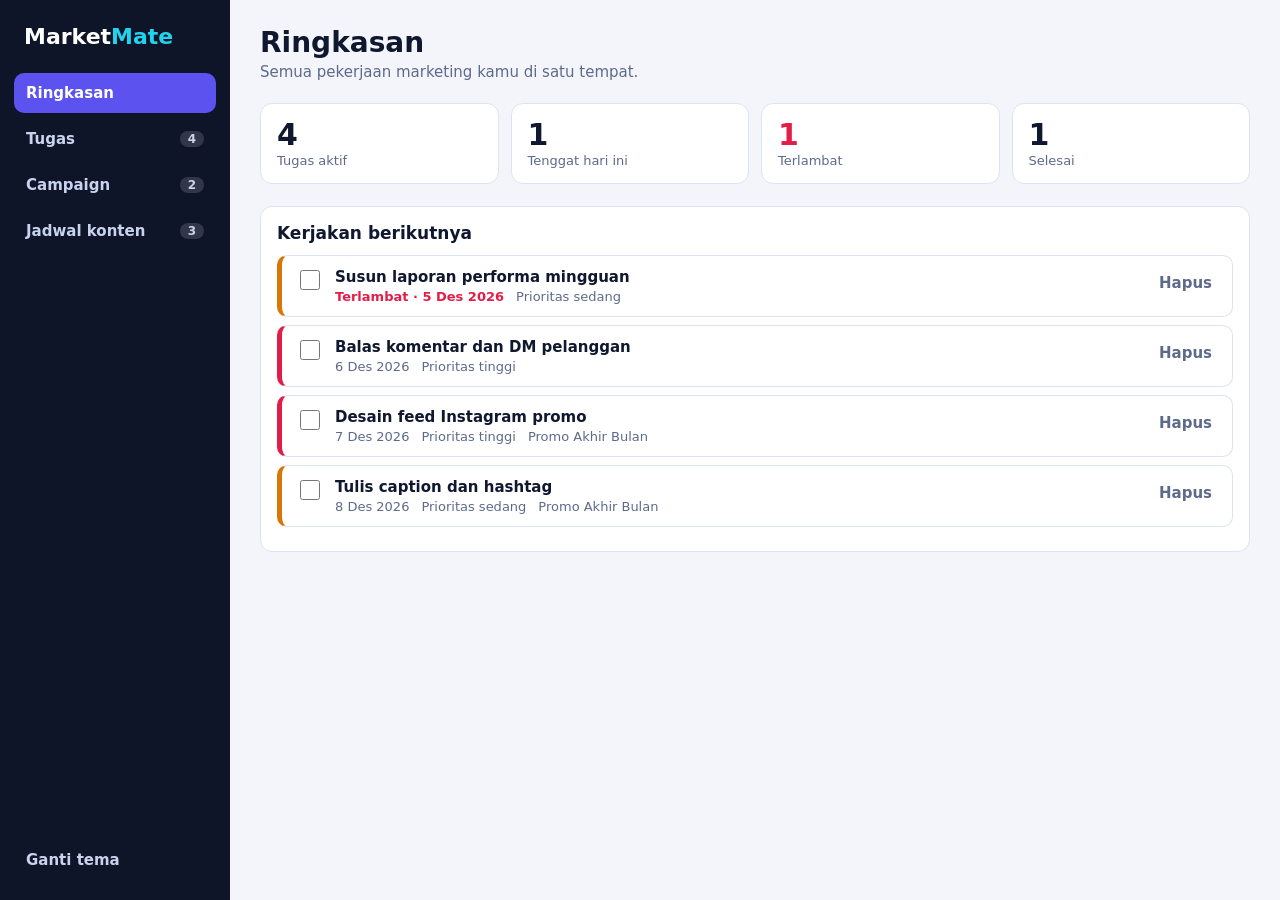
==== MarketMate code/index.html @ ade10c5e "Add files via upload" ====
<!DOCTYPE html>
<html lang="id">
<head>
<meta charset="UTF-8">
<meta name="viewport" content="width=device-width, initial-scale=1, viewport-fit=cover">
<title>MarketMate — Marketing To-Do List</title>
<link rel="stylesheet" href="style.css">
</head>
<body>
<div class="app">
<nav class="side" aria-label="Menu utama">
  <div class="logo">Market<span>Mate</span></div>
  <button class="nav" data-v="home">Ringkasan</button>
  <button class="nav" data-v="tasks">Tugas <small id="cTasks">0</small></button>
  <button class="nav" data-v="camp">Campaign <small id="cCamp">0</small></button>
  <button class="nav" data-v="cal">Jadwal konten <small id="cCal">0</small></button>
  <div class="grow"></div>
  <button class="nav" id="theme">Ganti tema</button>
</nav>
<main class="main" id="main"></main>
</div>
<script src="script.js"></script>
</body>
</html>
---- MarketMate code/style.css ----
:root{--bg:#f3f5fb;--panel:#fff;--side:#0e1529;--side-t:#c9d3ee;--text:#101830;--muted:#5d6a8a;--line:#dde3f2;--accent:#5b52f0;--accent2:#0891b2;--hi:#e11d48;--mid:#d97706;--lo:#059669;--ok:#059669;
box-sizing:border-box;padding-top:env(safe-area-inset-top,0px);padding-bottom:env(safe-area-inset-bottom,0px)}
@media(prefers-color-scheme:dark){:root:not([data-theme="light"]){--bg:#0b1020;--panel:#141d38;--text:#f4f6ff;--muted:#9fadd0;--line:#26345b;--accent:#7c74ff;--accent2:#22d3ee;--hi:#fb7185;--mid:#fbbf24;--lo:#34d399}}
:root[data-theme="dark"]{--bg:#0b1020;--panel:#141d38;--text:#f4f6ff;--muted:#9fadd0;--line:#26345b;--accent:#7c74ff;--accent2:#22d3ee;--hi:#fb7185;--mid:#fbbf24;--lo:#34d399}
*{box-sizing:border-box}
html,body{height:100%}
body{margin:0;background:var(--bg);color:var(--text);font-family:Inter,system-ui,-apple-system,"Segoe UI",sans-serif;font-size:15px}
.app{display:grid;grid-template-columns:230px 1fr;height:100%}
.side{background:var(--side);color:var(--side-t);padding:20px 14px;display:flex;flex-direction:column;gap:6px}
.logo{font-weight:900;font-size:22px;color:#fff;padding:4px 10px 18px}.logo span{color:#22d3ee}
.nav{all:unset;box-sizing:border-box;display:flex;justify-content:space-between;align-items:center;padding:11px 12px;border-radius:10px;cursor:pointer;font-weight:600}
.nav:hover{background:#ffffff14}.nav[aria-current="page"]{background:#5b52f0;color:#fff}
.nav:focus-visible,button:focus-visible,input:focus-visible,select:focus-visible,textarea:focus-visible{outline:2px solid var(--accent2);outline-offset:2px}
.nav small{background:#ffffff26;border-radius:99px;padding:1px 8px;font-size:12px}
.side .grow{flex:1}
.main{overflow:auto;padding:26px 30px 60px;min-width:0}
h1{margin:0 0 4px;font-size:28px}.sub{color:var(--muted);margin:0 0 22px}
h2{font-size:17px;margin:0 0 12px}
.stats{display:grid;grid-template-columns:repeat(auto-fit,minmax(150px,1fr));gap:12px;margin-bottom:22px}
.stat{background:var(--panel);border:1px solid var(--line);border-radius:12px;padding:14px 16px}
.stat b{display:block;font-size:30px;line-height:1.1}.stat span{color:var(--muted);font-size:13px}
.stat.warn b{color:var(--hi)}
.box{background:var(--panel);border:1px solid var(--line);border-radius:12px;padding:16px;margin-bottom:18px}
.row{display:flex;gap:8px;flex-wrap:wrap;align-items:center}
input,select,textarea{font:inherit;color:var(--text);background:var(--bg);border:1px solid var(--line);border-radius:8px;padding:9px 10px;min-width:0}
input[type=text]{flex:1 1 200px}
.btn{font:inherit;font-weight:700;border:1px solid var(--line);background:var(--panel);color:var(--text);padding:9px 14px;border-radius:8px;cursor:pointer}
.btn.p{background:var(--accent);border-color:var(--accent);color:#fff}
.btn.g{border:0;background:none;color:var(--muted);padding:6px 8px}.btn.g:hover{color:var(--hi)}
.tabs{display:flex;gap:6px;margin-bottom:14px;flex-wrap:wrap}
.tabs .btn[aria-pressed="true"]{background:var(--accent);border-color:var(--accent);color:#fff}
.task{display:flex;gap:12px;align-items:flex-start;padding:12px 12px 12px 14px;border:1px solid var(--line);border-left:5px solid var(--lo);border-radius:10px;background:var(--panel);margin-bottom:8px}
.task.tinggi{border-left-color:var(--hi)}.task.sedang{border-left-color:var(--mid)}
.task input[type=checkbox]{width:20px;height:20px;margin-top:2px;accent-color:var(--accent)}
.task .t{flex:1;min-width:0}.task .t b{overflow-wrap:anywhere}
.task.done .t b{text-decoration:line-through;color:var(--muted)}
.meta{font-size:13px;color:var(--muted);margin-top:3px;display:flex;gap:12px;flex-wrap:wrap}
.late{color:var(--hi);font-weight:700}
.empty{color:var(--muted);padding:22px;text-align:center;border:1px dashed var(--line);border-radius:10px}
.cgrid{display:grid;grid-template-columns:repeat(auto-fill,minmax(260px,1fr));gap:14px}
.bar{height:8px;background:var(--line);border-radius:99px;overflow:hidden;margin:10px 0 6px}
.bar i{display:block;height:100%;background:var(--accent2)}
.tag{display:inline-block;font-size:12px;font-weight:700;padding:2px 9px;border-radius:99px;background:var(--line)}
.day{margin-bottom:16px}.day h3{margin:0 0 8px;font-size:14px;color:var(--accent2)}
.idea{display:flex;gap:10px;align-items:center;padding:10px 12px;background:var(--panel);border:1px solid var(--line);border-radius:10px;margin-bottom:6px}
.idea .t{flex:1}
@media(max-width:760px){.app{grid-template-columns:1fr;grid-template-rows:auto 1fr}.side{flex-direction:row;overflow-x:auto;padding:8px;align-items:center}.logo{padding:0 10px;font-size:18px}.side .grow{display:none}.nav{white-space:nowrap}.main{padding:18px 14px 60px}}
@media(prefers-reduced-motion:no-preference){.bar i{transition:width .3s}}
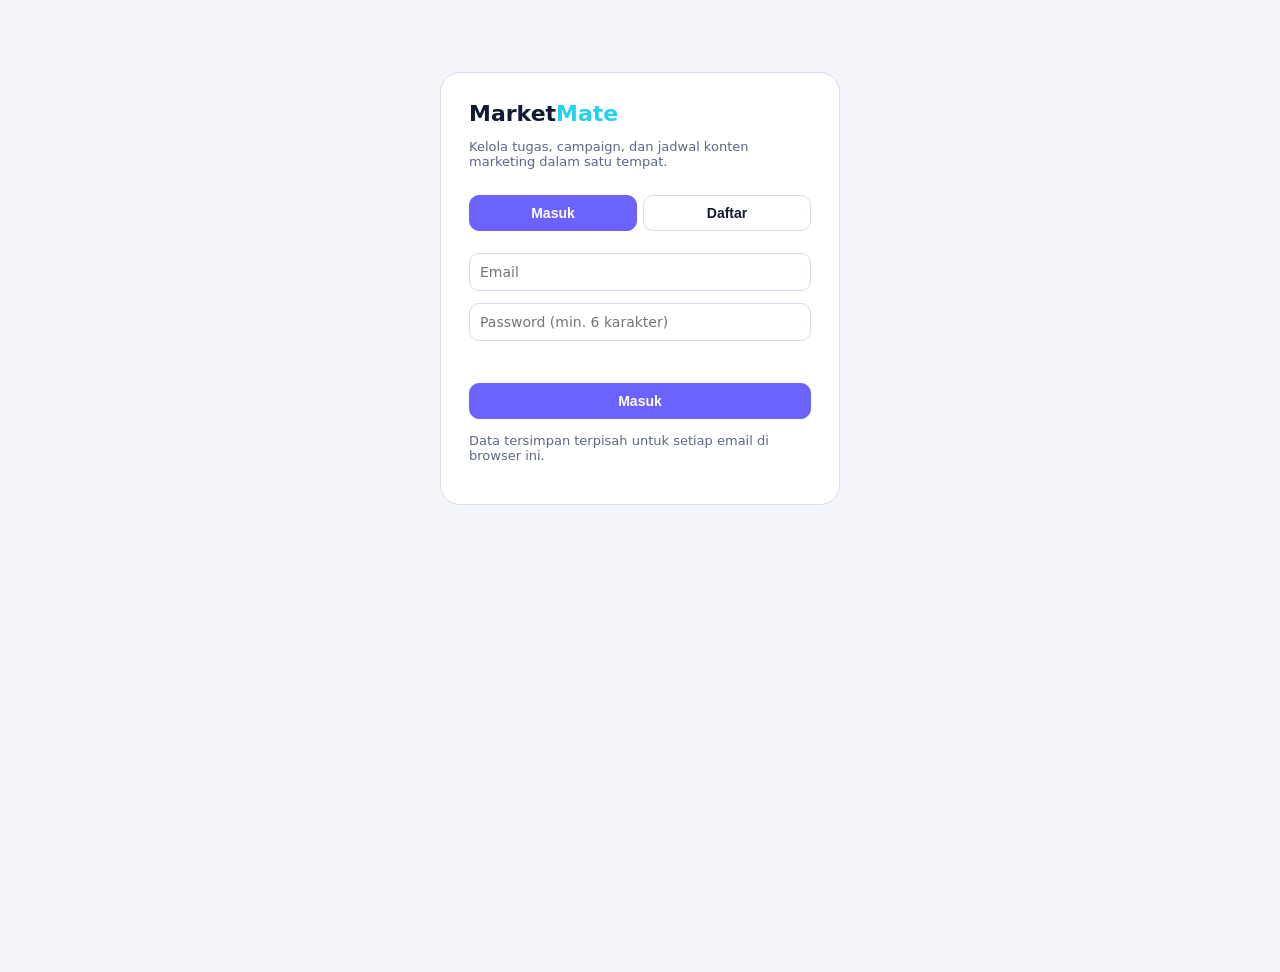
==== commit 12709d1c: "Add files via upload" ====
--- a/MarketMate code/index.html
+++ b/MarketMate code/index.html
@@ -7,18 +7,7 @@
 <link rel="stylesheet" href="style.css">
 </head>
 <body>
-<div class="app">
-<nav class="side" aria-label="Menu utama">
-  <div class="logo">Market<span>Mate</span></div>
-  <button class="nav" data-v="home">Ringkasan</button>
-  <button class="nav" data-v="tasks">Tugas <small id="cTasks">0</small></button>
-  <button class="nav" data-v="camp">Campaign <small id="cCamp">0</small></button>
-  <button class="nav" data-v="cal">Jadwal konten <small id="cCal">0</small></button>
-  <div class="grow"></div>
-  <button class="nav" id="theme">Ganti tema</button>
-</nav>
-<main class="main" id="main"></main>
-</div>
-<script src="script.js"></script>
+<div id="root"></div>
+<script src="app.js"></script>
 </body>
 </html>
--- a/MarketMate code/style.css
+++ b/MarketMate code/style.css
@@ -1,48 +1,30 @@
-:root{--bg:#f3f5fb;--panel:#fff;--side:#0e1529;--side-t:#c9d3ee;--text:#101830;--muted:#5d6a8a;--line:#dde3f2;--accent:#5b52f0;--accent2:#0891b2;--hi:#e11d48;--mid:#d97706;--lo:#059669;--ok:#059669;
-box-sizing:border-box;padding-top:env(safe-area-inset-top,0px);padding-bottom:env(safe-area-inset-bottom,0px)}
-@media(prefers-color-scheme:dark){:root:not([data-theme="light"]){--bg:#0b1020;--panel:#141d38;--text:#f4f6ff;--muted:#9fadd0;--line:#26345b;--accent:#7c74ff;--accent2:#22d3ee;--hi:#fb7185;--mid:#fbbf24;--lo:#34d399}}
-:root[data-theme="dark"]{--bg:#0b1020;--panel:#141d38;--text:#f4f6ff;--muted:#9fadd0;--line:#26345b;--accent:#7c74ff;--accent2:#22d3ee;--hi:#fb7185;--mid:#fbbf24;--lo:#34d399}
+:root{--bg:#0b1020;--panel:#121a30;--card:#18233f;--text:#f7f9ff;--muted:#aab6d3;--accent:#6c63ff;--accent2:#22d3ee;--line:#2a385d;--danger:#fb7185;--ok:#34d399;--warn:#fbbf24;box-sizing:border-box;padding-top:env(safe-area-inset-top,0px);padding-bottom:env(safe-area-inset-bottom,0px)}
+@media(prefers-color-scheme:light){:root:not([data-theme="dark"]){--bg:#f3f5fb;--panel:#fff;--card:#fff;--text:#111a31;--muted:#5b6785;--line:#d5dbeb}}
 *{box-sizing:border-box}
-html,body{height:100%}
-body{margin:0;background:var(--bg);color:var(--text);font-family:Inter,system-ui,-apple-system,"Segoe UI",sans-serif;font-size:15px}
-.app{display:grid;grid-template-columns:230px 1fr;height:100%}
-.side{background:var(--side);color:var(--side-t);padding:20px 14px;display:flex;flex-direction:column;gap:6px}
-.logo{font-weight:900;font-size:22px;color:#fff;padding:4px 10px 18px}.logo span{color:#22d3ee}
-.nav{all:unset;box-sizing:border-box;display:flex;justify-content:space-between;align-items:center;padding:11px 12px;border-radius:10px;cursor:pointer;font-weight:600}
-.nav:hover{background:#ffffff14}.nav[aria-current="page"]{background:#5b52f0;color:#fff}
-.nav:focus-visible,button:focus-visible,input:focus-visible,select:focus-visible,textarea:focus-visible{outline:2px solid var(--accent2);outline-offset:2px}
-.nav small{background:#ffffff26;border-radius:99px;padding:1px 8px;font-size:12px}
-.side .grow{flex:1}
-.main{overflow:auto;padding:26px 30px 60px;min-width:0}
-h1{margin:0 0 4px;font-size:28px}.sub{color:var(--muted);margin:0 0 22px}
-h2{font-size:17px;margin:0 0 12px}
-.stats{display:grid;grid-template-columns:repeat(auto-fit,minmax(150px,1fr));gap:12px;margin-bottom:22px}
-.stat{background:var(--panel);border:1px solid var(--line);border-radius:12px;padding:14px 16px}
-.stat b{display:block;font-size:30px;line-height:1.1}.stat span{color:var(--muted);font-size:13px}
-.stat.warn b{color:var(--hi)}
-.box{background:var(--panel);border:1px solid var(--line);border-radius:12px;padding:16px;margin-bottom:18px}
-.row{display:flex;gap:8px;flex-wrap:wrap;align-items:center}
-input,select,textarea{font:inherit;color:var(--text);background:var(--bg);border:1px solid var(--line);border-radius:8px;padding:9px 10px;min-width:0}
-input[type=text]{flex:1 1 200px}
-.btn{font:inherit;font-weight:700;border:1px solid var(--line);background:var(--panel);color:var(--text);padding:9px 14px;border-radius:8px;cursor:pointer}
-.btn.p{background:var(--accent);border-color:var(--accent);color:#fff}
-.btn.g{border:0;background:none;color:var(--muted);padding:6px 8px}.btn.g:hover{color:var(--hi)}
-.tabs{display:flex;gap:6px;margin-bottom:14px;flex-wrap:wrap}
-.tabs .btn[aria-pressed="true"]{background:var(--accent);border-color:var(--accent);color:#fff}
-.task{display:flex;gap:12px;align-items:flex-start;padding:12px 12px 12px 14px;border:1px solid var(--line);border-left:5px solid var(--lo);border-radius:10px;background:var(--panel);margin-bottom:8px}
-.task.tinggi{border-left-color:var(--hi)}.task.sedang{border-left-color:var(--mid)}
-.task input[type=checkbox]{width:20px;height:20px;margin-top:2px;accent-color:var(--accent)}
-.task .t{flex:1;min-width:0}.task .t b{overflow-wrap:anywhere}
-.task.done .t b{text-decoration:line-through;color:var(--muted)}
-.meta{font-size:13px;color:var(--muted);margin-top:3px;display:flex;gap:12px;flex-wrap:wrap}
-.late{color:var(--hi);font-weight:700}
-.empty{color:var(--muted);padding:22px;text-align:center;border:1px dashed var(--line);border-radius:10px}
-.cgrid{display:grid;grid-template-columns:repeat(auto-fill,minmax(260px,1fr));gap:14px}
-.bar{height:8px;background:var(--line);border-radius:99px;overflow:hidden;margin:10px 0 6px}
-.bar i{display:block;height:100%;background:var(--accent2)}
-.tag{display:inline-block;font-size:12px;font-weight:700;padding:2px 9px;border-radius:99px;background:var(--line)}
-.day{margin-bottom:16px}.day h3{margin:0 0 8px;font-size:14px;color:var(--accent2)}
-.idea{display:flex;gap:10px;align-items:center;padding:10px 12px;background:var(--panel);border:1px solid var(--line);border-radius:10px;margin-bottom:6px}
-.idea .t{flex:1}
-@media(max-width:760px){.app{grid-template-columns:1fr;grid-template-rows:auto 1fr}.side{flex-direction:row;overflow-x:auto;padding:8px;align-items:center}.logo{padding:0 10px;font-size:18px}.side .grow{display:none}.nav{white-space:nowrap}.main{padding:18px 14px 60px}}
-@media(prefers-reduced-motion:no-preference){.bar i{transition:width .3s}}
+html{scroll-padding-top:env(safe-area-inset-top,0px)}
+body{margin:0;font-family:Inter,system-ui,-apple-system,Segoe UI,sans-serif;background:var(--bg);color:var(--text);min-height:100vh}
+.btn{border:1px solid var(--line);background:var(--panel);color:var(--text);padding:9px 13px;border-radius:10px;cursor:pointer;font-weight:700;font-size:14px}
+.btn:hover{border-color:var(--accent2)}.btn.p{background:var(--accent);border-color:var(--accent);color:#fff}
+input,select,textarea{background:var(--panel);color:var(--text);border:1px solid var(--line);border-radius:10px;padding:10px;font:inherit;font-size:14px;min-width:0}
+.logo{font-weight:900;font-size:22px}.logo span{color:var(--accent2)}
+.auth{max-width:400px;margin:8vh auto;padding:28px;background:var(--card);border:1px solid var(--line);border-radius:20px}
+.auth input{width:100%;margin:6px 0}.auth .btn{width:100%;margin-top:10px}
+.tabs{display:flex;gap:6px;margin:16px 0}.tabs .btn{flex:1}.tabs .on{background:var(--accent);border-color:var(--accent);color:#fff}
+.err{color:var(--danger);font-size:13px;min-height:18px;margin-top:8px}.muted{color:var(--muted);font-size:13px}
+header{display:flex;align-items:center;gap:10px;padding:14px 18px;border-bottom:1px solid var(--line);flex-wrap:wrap}
+header .sp{flex:1}
+nav{display:flex;gap:6px;padding:12px 18px;overflow-x:auto}
+nav .btn{white-space:nowrap}nav .on{background:var(--accent);border-color:var(--accent);color:#fff}
+main{max-width:920px;margin:0 auto;padding:6px 18px 40px}
+.stats{display:grid;grid-template-columns:repeat(auto-fit,minmax(130px,1fr));gap:12px;margin-bottom:16px}
+.stat,.item{background:var(--card);border:1px solid var(--line);border-radius:14px;padding:14px}
+.stat b{display:block;font-size:26px}
+.form{display:flex;gap:8px;flex-wrap:wrap;margin-bottom:14px}.form input[type=text]{flex:1;min-width:160px}
+.item{display:flex;gap:10px;align-items:center;margin:8px 0}.item .t{flex:1;min-width:0}
+.item.done .t b{text-decoration:line-through;opacity:.55}
+.tag{display:inline-block;font-size:11px;font-weight:800;padding:3px 8px;border-radius:99px;border:1px solid var(--line);margin:4px 4px 0 0}
+.Tinggi{color:var(--danger)}.Sedang{color:var(--warn)}.Rendah{color:var(--ok)}
+.bar{height:8px;background:var(--line);border-radius:9px;overflow:hidden;margin-top:8px}.bar i{display:block;height:100%;background:var(--accent2)}
+.x{background:none;border:0;color:var(--danger);cursor:pointer;font-size:18px}
+h2{margin:18px 0 10px;font-size:18px}
+.alert{border-left:4px solid var(--danger)}
